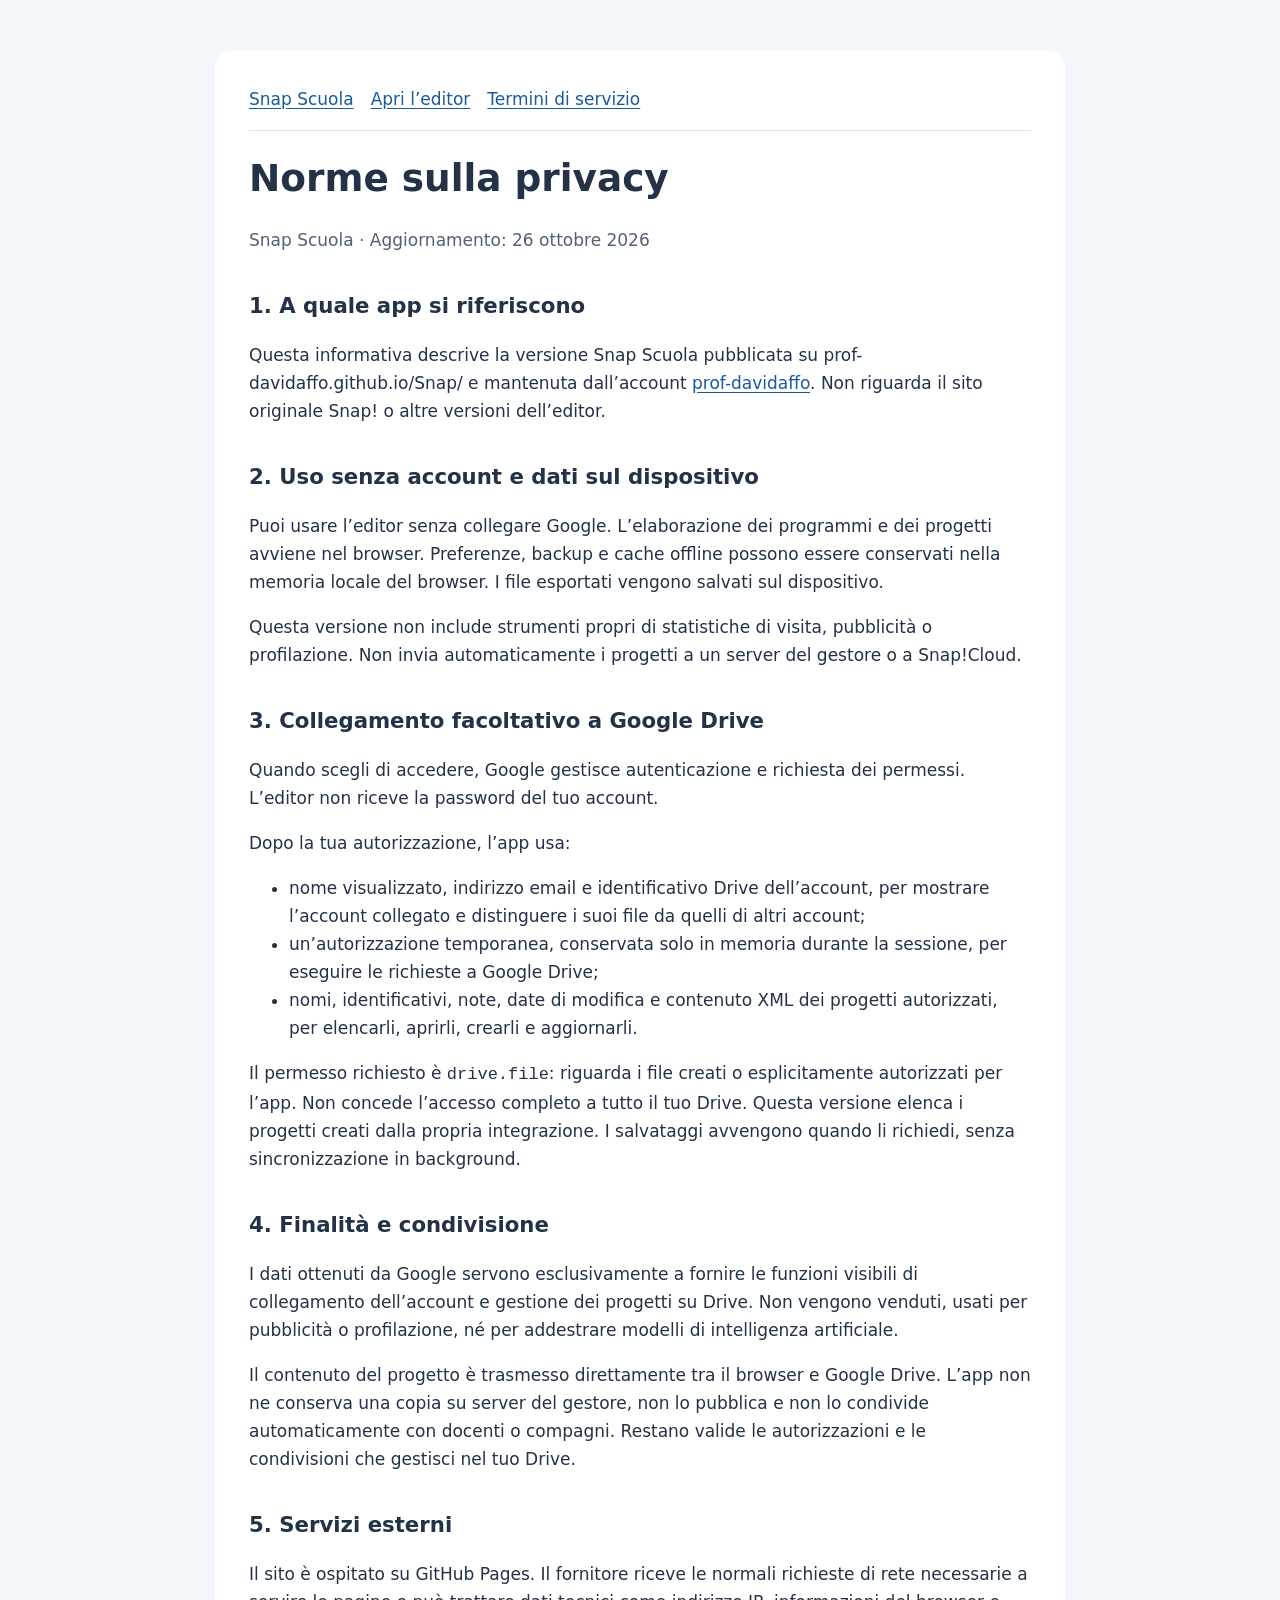
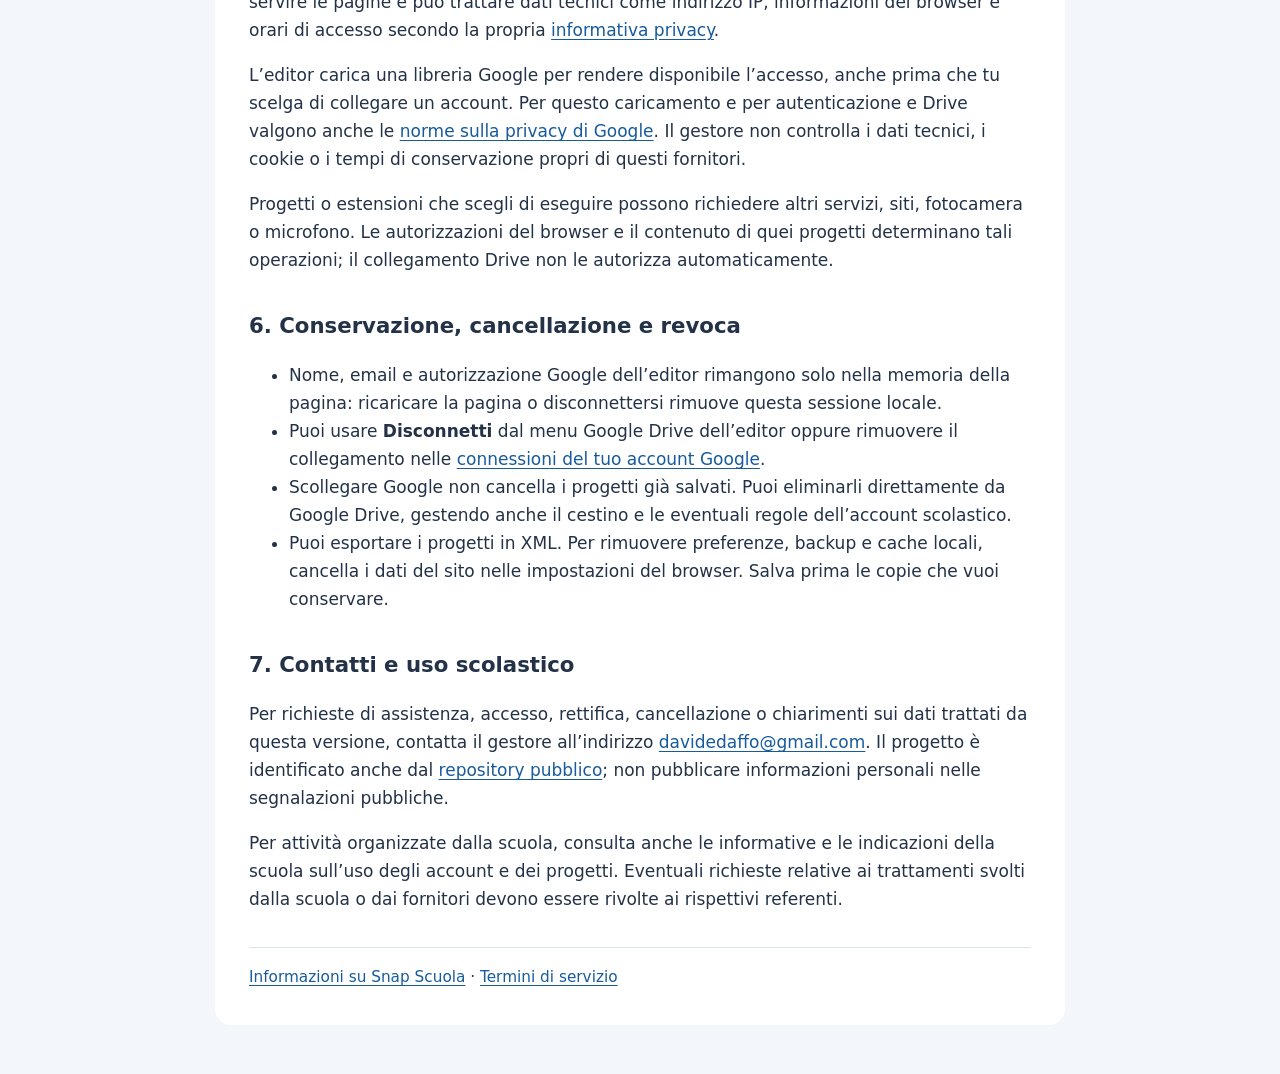
==== privacy.html @ 3645e1c9 "added privacy stuff" ====
<!DOCTYPE html>
<html lang="it">
<head>
    <meta charset="utf-8">
    <meta name="viewport" content="width=device-width, initial-scale=1">
    <title>Norme sulla privacy — Snap Scuola</title>
    <link rel="stylesheet" href="info.css">
</head>
<body>
<main>
    <nav aria-label="Navigazione">
        <a href="about.html">Snap Scuola</a>
        <a href="snap.html">Apri l’editor</a>
        <a href="terms.html">Termini di servizio</a>
    </nav>
    <h1>Norme sulla privacy</h1>
    <p class="updated">Snap Scuola · Aggiornamento: 26 ottobre 2026</p>
    <h2>1. A quale app si riferiscono</h2>
    <p>Questa informativa descrive la versione Snap Scuola pubblicata su
        prof-davidaffo.github.io/Snap/ e mantenuta dall’account
        <a href="https://github.com/prof-davidaffo">prof-davidaffo</a>.
        Non riguarda il sito originale Snap! o altre versioni dell’editor.</p>
    <h2>2. Uso senza account e dati sul dispositivo</h2>
    <p>Puoi usare l’editor senza collegare Google. L’elaborazione dei programmi
        e dei progetti avviene nel browser. Preferenze, backup e cache offline
        possono essere conservati nella memoria locale del browser.
        I file esportati vengono salvati sul dispositivo.</p>
    <p>Questa versione non include strumenti propri di statistiche di visita,
        pubblicità o profilazione. Non invia automaticamente i progetti a
        un server del gestore o a Snap!Cloud.</p>
    <h2>3. Collegamento facoltativo a Google Drive</h2>
    <p>Quando scegli di accedere, Google gestisce autenticazione e richiesta
        dei permessi. L’editor non riceve la password del tuo account.</p>
    <p>Dopo la tua autorizzazione, l’app usa:</p>
    <ul>
        <li>nome visualizzato, indirizzo email e identificativo Drive
            dell’account, per mostrare l’account collegato e distinguere i
            suoi file da quelli di altri account;</li>
        <li>un’autorizzazione temporanea, conservata solo in memoria durante
            la sessione, per eseguire le richieste a Google Drive;</li>
        <li>nomi, identificativi, note, date di modifica e contenuto XML dei
            progetti autorizzati, per elencarli, aprirli, crearli e aggiornarli.</li>
    </ul>
    <p>Il permesso richiesto è <code>drive.file</code>: riguarda i file creati
        o esplicitamente autorizzati per l’app. Non concede l’accesso completo
        a tutto il tuo Drive. Questa versione elenca i progetti creati dalla
        propria integrazione. I salvataggi avvengono quando li richiedi,
        senza sincronizzazione in background.</p>
    <h2>4. Finalità e condivisione</h2>
    <p>I dati ottenuti da Google servono esclusivamente a fornire le funzioni
        visibili di collegamento dell’account e gestione dei progetti su Drive.
        Non vengono venduti, usati per pubblicità o profilazione, né per
        addestrare modelli di intelligenza artificiale.</p>
    <p>Il contenuto del progetto è trasmesso direttamente tra il browser e
        Google Drive. L’app non ne conserva una copia su server del gestore,
        non lo pubblica e non lo condivide automaticamente con docenti o
        compagni. Restano valide le autorizzazioni e le condivisioni che
        gestisci nel tuo Drive.</p>
    <h2>5. Servizi esterni</h2>
    <p>Il sito è ospitato su GitHub Pages. Il fornitore riceve le normali
        richieste di rete necessarie a servire le pagine e può trattare dati
        tecnici come indirizzo IP, informazioni del browser e orari di accesso
        secondo la propria
        <a href="https://docs.github.com/en/site-policy/privacy-policies/github-general-privacy-statement">informativa privacy</a>.</p>
    <p>L’editor carica una libreria Google per rendere disponibile l’accesso,
        anche prima che tu scelga di collegare un account. Per questo
        caricamento e per autenticazione e Drive valgono anche le
        <a href="https://policies.google.com/privacy">norme sulla privacy di Google</a>.
        Il gestore non controlla i dati tecnici, i cookie o i tempi di
        conservazione propri di questi fornitori.</p>
    <p>Progetti o estensioni che scegli di eseguire possono richiedere altri
        servizi, siti, fotocamera o microfono. Le autorizzazioni del browser
        e il contenuto di quei progetti determinano tali operazioni;
        il collegamento Drive non le autorizza automaticamente.</p>
    <h2>6. Conservazione, cancellazione e revoca</h2>
    <ul>
        <li>Nome, email e autorizzazione Google dell’editor rimangono solo
            nella memoria della pagina: ricaricare la pagina o disconnettersi
            rimuove questa sessione locale.</li>
        <li>Puoi usare <strong>Disconnetti</strong> dal menu Google Drive
            dell’editor oppure rimuovere il collegamento nelle
            <a href="https://myaccount.google.com/connections">connessioni del tuo account Google</a>.</li>
        <li>Scollegare Google non cancella i progetti già salvati. Puoi
            eliminarli direttamente da Google Drive, gestendo anche il
            cestino e le eventuali regole dell’account scolastico.</li>
        <li>Puoi esportare i progetti in XML. Per rimuovere preferenze,
            backup e cache locali, cancella i dati del sito nelle impostazioni
            del browser. Salva prima le copie che vuoi conservare.</li>
    </ul>
    <h2>7. Contatti e uso scolastico</h2>
    <p>Per richieste di assistenza, accesso, rettifica, cancellazione o
        chiarimenti sui dati trattati da questa versione, contatta il gestore
        all’indirizzo <a href="mailto:davidedaffo@gmail.com">davidedaffo@gmail.com</a>.
        Il progetto è identificato anche dal
        <a href="https://github.com/prof-davidaffo/Snap">repository pubblico</a>;
        non pubblicare informazioni personali nelle segnalazioni pubbliche.</p>
    <p>Per attività organizzate dalla scuola, consulta anche le informative
        e le indicazioni della scuola sull’uso degli account e dei progetti.
        Eventuali richieste relative ai trattamenti svolti dalla scuola o dai
        fornitori devono essere rivolte ai rispettivi referenti.</p>
    <footer>
        <a href="about.html">Informazioni su Snap Scuola</a> ·
        <a href="terms.html">Termini di servizio</a>
    </footer>
</main>
</body>
</html>
---- info.css ----
:root { color-scheme: light; font: 17px/1.65 system-ui, sans-serif; color: #233247; background: #f3f6fa; }
* { box-sizing: border-box; }
body { margin: 0; }
main { max-width: 850px; margin: 3rem auto; padding: 2rem; background: white; border-radius: 16px; }
nav { display: flex; flex-wrap: wrap; gap: 1rem; border-bottom: 1px solid #dbe3ec; padding-bottom: 1rem; }
a { color: #175b9c; text-underline-offset: .18em; }
a:focus-visible { outline: 3px solid #175b9c; outline-offset: 4px; }
h1 { line-height: 1.2; font-size: 2.2rem; }
h2 { font-size: 1.25rem; margin-top: 2rem; }
.subtitle, .updated { color: #526174; }
.button { display: inline-block; padding: .7rem 1.1rem; border-radius: 8px; background: #175b9c; color: white; font-weight: 650; text-decoration: none; }
footer { border-top: 1px solid #dbe3ec; margin-top: 2rem; padding-top: 1rem; font-size: .9rem; }
@media (max-width: 600px) { main { margin: 0; padding: 1.25rem; border-radius: 0; } h1 { font-size: 1.8rem; } }
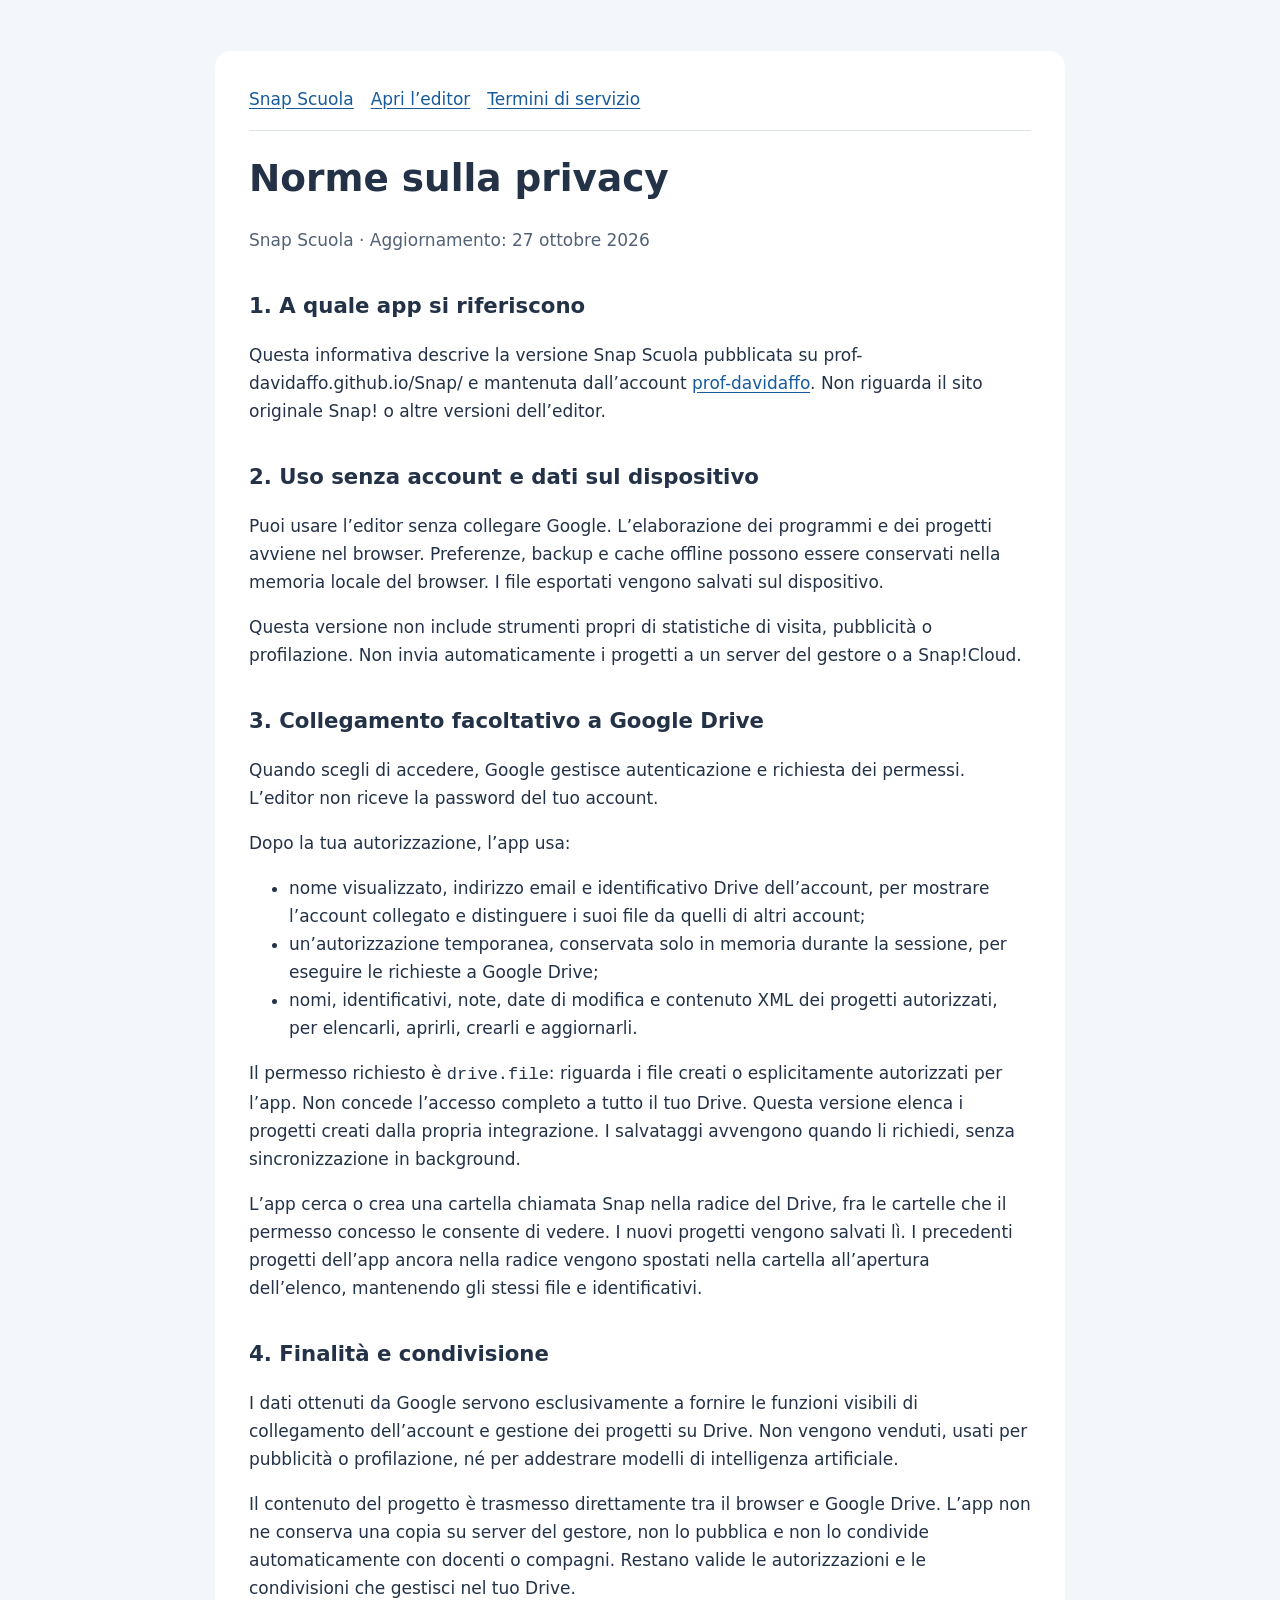
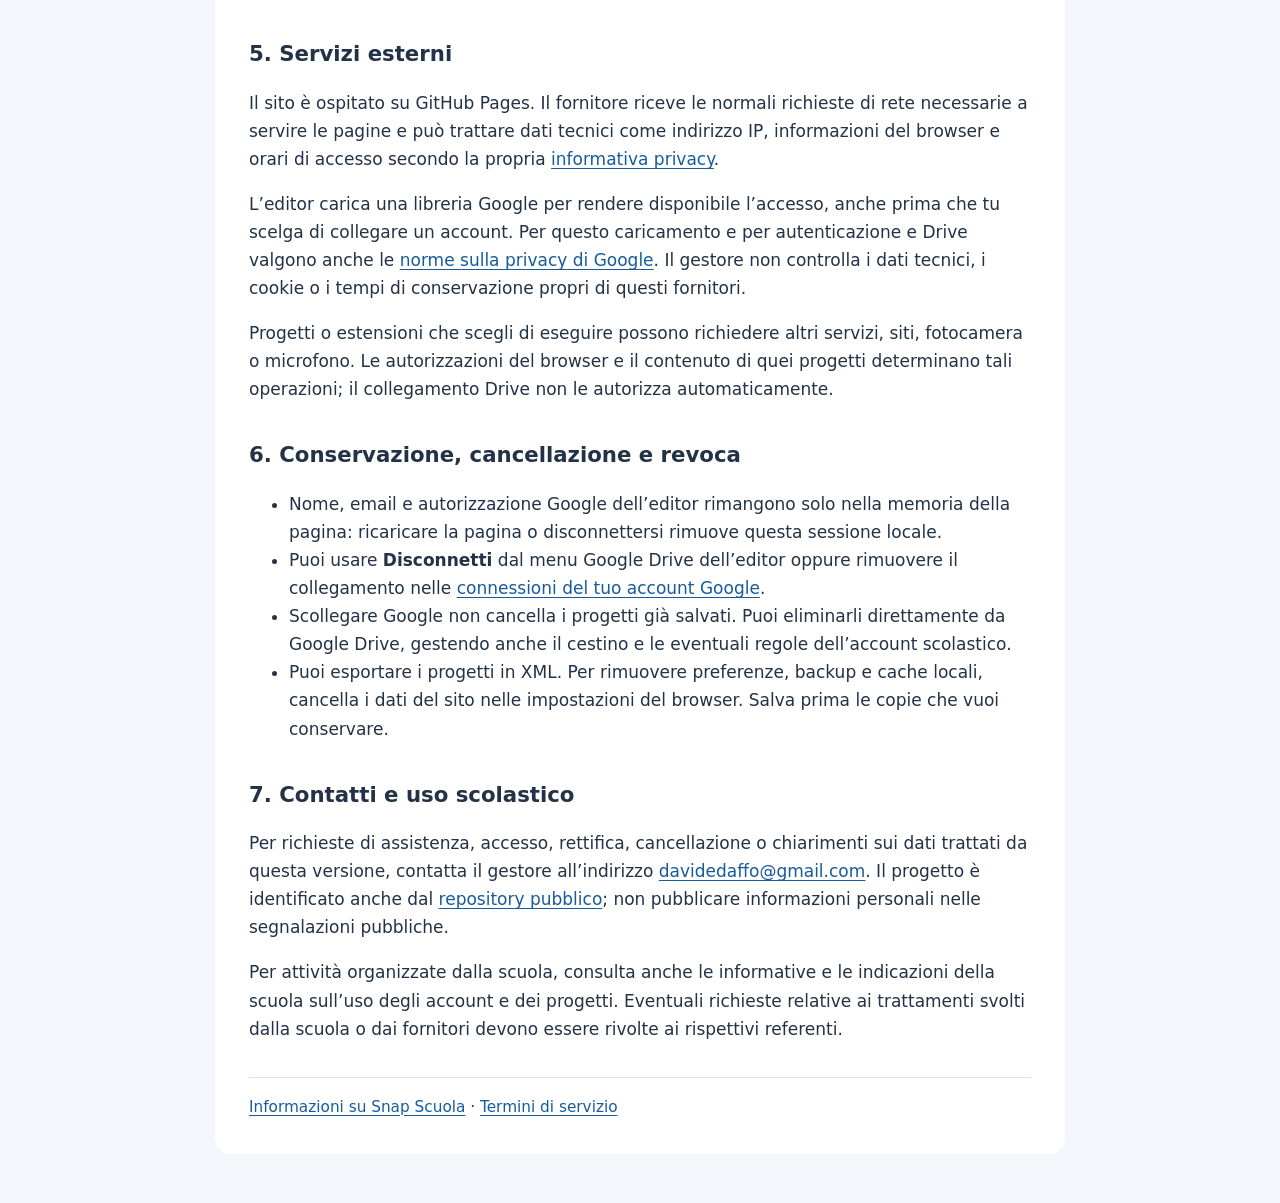
==== commit fd575642: "google drive folder" ====
--- a/privacy.html
+++ b/privacy.html
@@ -14,7 +14,7 @@
         <a href="terms.html">Termini di servizio</a>
     </nav>
     <h1>Norme sulla privacy</h1>
-    <p class="updated">Snap Scuola · Aggiornamento: 26 ottobre 2026</p>
+    <p class="updated">Snap Scuola · Aggiornamento: 27 ottobre 2026</p>
     <h2>1. A quale app si riferiscono</h2>
     <p>Questa informativa descrive la versione Snap Scuola pubblicata su
         prof-davidaffo.github.io/Snap/ e mantenuta dall’account
@@ -46,6 +46,11 @@
         a tutto il tuo Drive. Questa versione elenca i progetti creati dalla
         propria integrazione. I salvataggi avvengono quando li richiedi,
         senza sincronizzazione in background.</p>
+    <p>L’app cerca o crea una cartella chiamata Snap nella radice del Drive,
+        fra le cartelle che il permesso concesso le consente di vedere.
+        I nuovi progetti vengono salvati lì. I precedenti progetti dell’app
+        ancora nella radice vengono spostati nella cartella all’apertura
+        dell’elenco, mantenendo gli stessi file e identificativi.</p>
     <h2>4. Finalità e condivisione</h2>
     <p>I dati ottenuti da Google servono esclusivamente a fornire le funzioni
         visibili di collegamento dell’account e gestione dei progetti su Drive.
